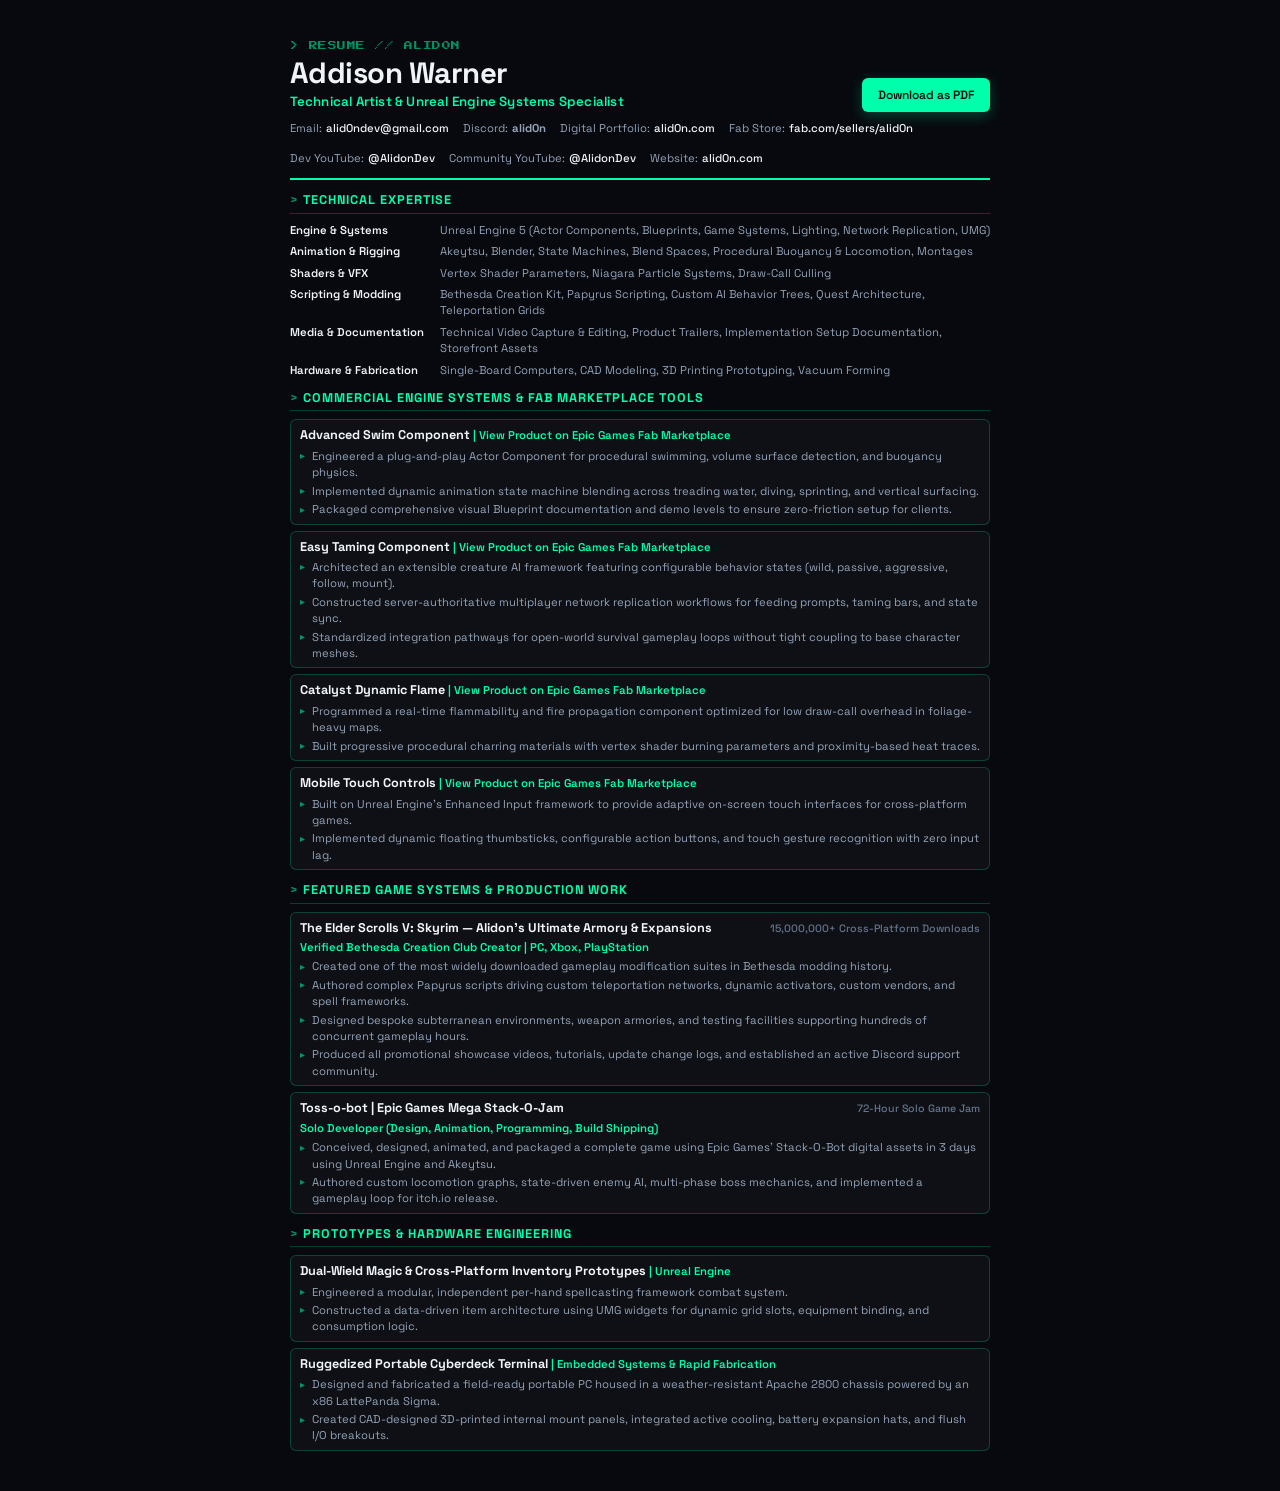
==== AlidonResume.html @ 94b1a157 "Add 'Download as PDF' button to resume Added a 'Download as PDF' button that triggers the browser's " ====
<!DOCTYPE html>
<html lang="en">
<head>
  <meta charset="UTF-8">
  <title>Addison Warner - Resume</title>
  <link rel="preconnect" href="https://fonts.googleapis.com">
  <link rel="preconnect" href="https://fonts.gstatic.com" crossorigin>
  <link href="https://fonts.googleapis.com/css2?family=Press+Start+2P&family=Space+Grotesk:wght@400;500;600;700&display=swap" rel="stylesheet">
  <style>
    @page {
      size: letter;
      margin: 0;
    }

    :root {
      --bg: #07090e;
      --card-bg: rgba(255, 255, 255, 0.03);
      --card-border: rgba(0, 255, 170, 0.22);
      --accent: #00ffaa;
      --accent-dim: rgba(0, 255, 170, 0.55);
      --text: #f0f4f8;
      --muted: #94a3b8;
      --muted-dim: #64748b;
    }

    /* Screen view stays dark/green to match the site; printing (or
       "print to PDF") switches to plain black-on-white so it doesn't burn
       through ink and reads reliably for ATS/recruiter printouts. Since
       every color in this file is a var(), redefining them here is enough
       — nothing else needs to change. */
    @media print {
      :root {
        --bg: #ffffff;
        --card-bg: #ffffff;
        --card-border: #cbd5e1;
        --accent: #0f172a;
        --accent-dim: #475569;
        --text: #0f172a;
        --muted: #334155;
        --muted-dim: #64748b;
      }
    }

    * {
      box-sizing: border-box;
      margin: 0;
      padding: 0;
      -webkit-print-color-adjust: exact;
      print-color-adjust: exact;
    }

    body {
      font-family: 'Space Grotesk', -apple-system, BlinkMacSystemFont, 'Segoe UI', Roboto, sans-serif;
      background-color: var(--bg);
      color: var(--text);
      line-height: 1.45;
      font-size: 9pt;
    }

    .resume-sheet {
      width: 8.5in;
      min-height: 11in;
      padding: 0.42in 0.6in;
      margin: auto;
      display: flex;
      flex-direction: column;
      gap: 11px;
      background: var(--bg);
    }

    /* HEADER */
    header {
      border-bottom: 2px solid var(--accent);
      padding-bottom: 12px;
    }

    .header-main {
      display: flex;
      justify-content: space-between;
      align-items: flex-end;
    }

    /* FIX (requested): "Download as PDF" button. Since the file already
       has a fully working @media print palette (black-on-white), the
       simplest and most reliable way to produce that PDF — with zero
       external libraries or server needed — is to trigger the browser's
       native print dialog, where choosing "Save as PDF" as the
       destination writes exactly that already-tested black/white
       version to disk. .no-print hides the button itself from the
       printed/exported output. */
    .download-btn {
      font-family: 'Space Grotesk', sans-serif;
      font-weight: 600;
      font-size: 9pt;
      padding: 9px 16px;
      border-radius: 6px;
      background: var(--accent);
      color: #05100c;
      border: none;
      cursor: pointer;
      box-shadow: 0 4px 14px rgba(0, 255, 170, 0.25);
      transition: filter 0.15s ease, transform 0.15s ease;
      white-space: nowrap;
    }

    .download-btn:hover {
      filter: brightness(1.12);
      transform: translateY(-1px);
    }

    .download-btn:active {
      transform: translateY(0);
    }

    @media print {
      .no-print {
        display: none !important;
      }
    }

    .pixel-tag {
      font-family: 'Press Start 2P', monospace;
      font-size: 6.5pt;
      color: var(--accent-dim);
      letter-spacing: 0.5px;
      margin-bottom: 6px;
      display: block;
    }

    h1 {
      font-size: 22pt;
      font-weight: 700;
      color: var(--text);
      letter-spacing: -0.5px;
      line-height: 1;
    }

    .subtitle {
      font-size: 10pt;
      font-weight: 600;
      color: var(--accent);
      margin-top: 4px;
      letter-spacing: 0.2px;
    }

    .contact-row {
      display: flex;
      flex-wrap: wrap;
      gap: 14px;
      margin-top: 8px;
      font-size: 8.5pt;
      color: var(--muted);
    }

    .contact-item {
      display: inline-flex;
      align-items: center;
      gap: 4px;
    }

    .contact-item a {
      color: var(--text);
      text-decoration: none;
      font-weight: 500;
    }

    .contact-item a:hover {
      color: var(--accent);
      text-decoration: underline;
    }

    /* SECTIONS */
    .section-title {
      font-size: 9.5pt;
      font-weight: 700;
      text-transform: uppercase;
      letter-spacing: 1px;
      color: var(--accent);
      border-bottom: 1px solid var(--card-border);
      padding-bottom: 3px;
      margin-bottom: 8px;
    }

    .section-title::before {
      content: '> ';
      color: var(--accent-dim);
    }

    /* SKILLS GRID */
    .skills-container {
      display: grid;
      grid-template-columns: 140px 1fr;
      row-gap: 5px;
      column-gap: 10px;
      font-size: 8.5pt;
    }

    .skill-cat {
      font-weight: 600;
      color: var(--text);
    }

    .skill-list {
      color: var(--muted);
    }

    /* EXPERIENCE & PROJECTS */
    .entry {
      background: var(--card-bg);
      border: 1px solid var(--card-border);
      border-radius: 6px;
      padding: 6px 9px;
      margin-bottom: 6px;
    }

    .entry:last-child {
      margin-bottom: 0;
    }

    .entry-header {
      display: flex;
      justify-content: space-between;
      align-items: baseline;
      margin-bottom: 2px;
      gap: 10px;
    }

    .entry-title {
      font-size: 9.5pt;
      font-weight: 700;
      color: var(--text);
    }

    .entry-sub {
      font-size: 8.5pt;
      font-weight: 600;
      color: var(--accent);
    }

    .entry-sub a {
      color: inherit;
      text-decoration: none;
    }

    .entry-sub a:hover {
      text-decoration: underline;
    }

    .entry-date {
      font-size: 8pt;
      font-weight: 500;
      color: var(--muted-dim);
      text-align: right;
      white-space: nowrap;
    }

    ul.bullet-list {
      list-style-type: none;
      margin-left: 0;
      margin-top: 3px;
      display: flex;
      flex-direction: column;
      gap: 2px;
    }

    ul.bullet-list li {
      font-size: 8.5pt;
      color: var(--muted);
      padding-left: 12px;
      position: relative;
    }

    ul.bullet-list li::before {
      content: '\25B8';
      position: absolute;
      left: 0;
      color: var(--accent-dim);
      font-size: 7.5pt;
      top: 1.5px;
    }

    ul.bullet-list li strong {
      color: var(--text);
      font-weight: 600;
    }

    .tag-row {
      display: flex;
      flex-wrap: wrap;
      gap: 4px;
      margin-top: 3px;
    }

    .badge-tag {
      background: rgba(0, 255, 170, 0.06);
      color: var(--accent);
      font-size: 7.5pt;
      font-weight: 600;
      padding: 1px 6px;
      border-radius: 3px;
      border: 1px solid var(--card-border);
    }
  </style>
</head>
<body>

<div class="resume-sheet">

  <!-- HEADER -->
  <header>
    <div class="header-main">
      <div>
        <span class="pixel-tag">&gt; RESUME // ALID0N</span>
        <h1>Addison Warner</h1>
        <div class="subtitle">Technical Artist &amp; Unreal Engine Systems Specialist</div>
      </div>
      <button class="download-btn no-print" onclick="window.print()">Download as PDF</button>
    </div>
    <div class="contact-row">
      <span class="contact-item">Email: <a href="mailto:alid0ndev@gmail.com">alid0ndev@gmail.com</a></span>
      <span class="contact-item">Discord: <strong>alid0n</strong></span>
      <span class="contact-item">Digital Portfolio: <a href="https://alid0n.com" target="_blank">alid0n.com</a></span>
      <span class="contact-item">Fab Store: <a href="https://www.fab.com/sellers/alid0n" target="_blank">fab.com/sellers/alid0n</a></span>
      <span class="contact-item">Dev YouTube: <a href="https://www.youtube.com/@AlidonDev" target="_blank">@AlidonDev</a></span>
	  <span class="contact-item">Community YouTube: <a href="https://www.youtube.com/@Alidon" target="_blank">@AlidonDev</a></span>
	  <span class="contact-item">Website: <a href="https://www.alid0n.com" target="_blank">alid0n.com</a></span>
    </div>
  </header>

  <!-- SKILLS SUMMARY -->
  <section>
    <div class="section-title">Technical Expertise</div>
    <div class="skills-container">
      <div class="skill-cat">Engine &amp; Systems</div>
      <div class="skill-list">Unreal Engine 5 (Actor Components, Blueprints, Game Systems, Lighting, Network Replication, UMG)</div>

      <div class="skill-cat">Animation &amp; Rigging</div>
      <div class="skill-list">Akeytsu, Blender, State Machines, Blend Spaces, Procedural Buoyancy &amp; Locomotion, Montages</div>

      <div class="skill-cat">Shaders &amp; VFX</div>
      <div class="skill-list">Vertex Shader Parameters, Niagara Particle Systems, Draw-Call Culling</div>

      <div class="skill-cat">Scripting &amp; Modding</div>
      <div class="skill-list">Bethesda Creation Kit, Papyrus Scripting, Custom AI Behavior Trees, Quest Architecture, Teleportation Grids</div>

      <div class="skill-cat">Media &amp; Documentation</div>
      <div class="skill-list">Technical Video Capture &amp; Editing, Product Trailers, Implementation Setup Documentation, Storefront Assets</div>

      <div class="skill-cat">Hardware &amp; Fabrication</div>
      <div class="skill-list">Single-Board Computers, CAD Modeling, 3D Printing Prototyping, Vacuum Forming</div>
    </div>
  </section>

  <!-- COMMERCIAL ENGINE ASSETS & PRODUCTS -->
  <section>
    <div class="section-title">Commercial Engine Systems &amp; Fab Marketplace Tools</div>

    <div class="entry">
      <div class="entry-header">
        <div>
          <span class="entry-title">Advanced Swim Component</span>
          <span class="entry-sub"> | <a href="https://www.fab.com/listings/28777803-b752-467a-b140-44690a51fdca" target="_blank">View Product on Epic Games Fab Marketplace</a></span>
        </div>
      </div>
      <ul class="bullet-list">
        <li>Engineered a plug-and-play Actor Component for procedural swimming, volume surface detection, and buoyancy physics.</li>
        <li>Implemented dynamic animation state machine blending across treading water, diving, sprinting, and vertical surfacing.</li>
        <li>Packaged comprehensive visual Blueprint documentation and demo levels to ensure zero-friction setup for clients.</li>
      </ul>
    </div>

    <div class="entry">
      <div class="entry-header">
        <div>
          <span class="entry-title">Easy Taming Component</span>
          <span class="entry-sub"> | <a href="https://www.fab.com/listings/76087e56-d804-48ad-922a-1b6df7c97aff" target="_blank">View Product on Epic Games Fab Marketplace</a></span>
        </div>
      </div>
      <ul class="bullet-list">
        <li>Architected an extensible creature AI framework featuring configurable behavior states (wild, passive, aggressive, follow, mount).</li>
        <li>Constructed server-authoritative multiplayer network replication workflows for feeding prompts, taming bars, and state sync.</li>
        <li>Standardized integration pathways for open-world survival gameplay loops without tight coupling to base character meshes.</li>
      </ul>
    </div>

    <div class="entry">
      <div class="entry-header">
        <div>
          <span class="entry-title">Catalyst Dynamic Flame</span>
          <span class="entry-sub"> | <a href="https://www.fab.com/listings/469a4c13-da77-427e-ab07-ac6e2dfe2fc7" target="_blank">View Product on Epic Games Fab Marketplace</a></span>
        </div>
      </div>
      <ul class="bullet-list">
        <li>Programmed a real-time flammability and fire propagation component optimized for low draw-call overhead in foliage-heavy maps.</li>
        <li>Built progressive procedural charring materials with vertex shader burning parameters and proximity-based heat traces.</li>
      </ul>
    </div>

    <div class="entry">
      <div class="entry-header">
        <div>
          <span class="entry-title">Mobile Touch Controls</span>
          <span class="entry-sub"> | <a href="https://www.fab.com/listings/b4a3899a-da75-4e4c-9a2d-b4be644023f3" target="_blank">View Product on Epic Games Fab Marketplace</a></span>
        </div>
      </div>
      <ul class="bullet-list">
        <li>Built on Unreal Engine's Enhanced Input framework to provide adaptive on-screen touch interfaces for cross-platform games.</li>
        <li>Implemented dynamic floating thumbsticks, configurable action buttons, and touch gesture recognition with zero input lag.</li>
      </ul>
    </div>
  </section>

  <!-- FEATURED WORK & MODDING SCALE -->
  <section>
    <div class="section-title">Featured Game Systems &amp; Production Work</div>

    <div class="entry">
      <div class="entry-header">
        <div>
          <span class="entry-title">The Elder Scrolls V: Skyrim — Alidon's Ultimate Armory &amp; Expansions</span>
        </div>
        <span class="entry-date">15,000,000+ Cross-Platform Downloads</span>
      </div>
      <div class="entry-sub">Verified Bethesda Creation Club Creator | PC, Xbox, PlayStation</div>
      <ul class="bullet-list">
        <li>Created one of the most widely downloaded gameplay modification suites in Bethesda modding history.</li>
        <li>Authored complex Papyrus scripts driving custom teleportation networks, dynamic activators, custom vendors, and spell frameworks.</li>
        <li>Designed bespoke subterranean environments, weapon armories, and testing facilities supporting hundreds of concurrent gameplay hours.</li>
        <li>Produced all promotional showcase videos, tutorials, update change logs, and established an active Discord support community.</li>
      </ul>
    </div>

    <div class="entry">
      <div class="entry-header">
        <div>
          <span class="entry-title">Toss-o-bot | Epic Games Mega Stack-O-Jam</span>
        </div>
        <span class="entry-date">72-Hour Solo Game Jam</span>
      </div>
      <div class="entry-sub">Solo Developer (Design, Animation, Programming, Build Shipping)</div>
      <ul class="bullet-list">
        <li>Conceived, designed, animated, and packaged a complete game using Epic Games' Stack-O-Bot digital assets in 3 days using Unreal Engine and Akeytsu.</li>
        <li>Authored custom locomotion graphs, state-driven enemy AI, multi-phase boss mechanics, and implemented a gameplay loop for itch.io release.</li>
      </ul>
    </div>
  </section>

  <!-- PROTOTYPING & HARDWARE PROJECTS -->
  <section>
    <div class="section-title">Prototypes &amp; Hardware Engineering</div>

    <div class="entry">
      <div class="entry-header">
        <div>
          <span class="entry-title">Dual-Wield Magic &amp; Cross-Platform Inventory Prototypes</span>
          <span class="entry-sub"> | Unreal Engine</span>
        </div>
      </div>
      <ul class="bullet-list">
        <li>Engineered a modular, independent per-hand spellcasting framework combat system.</li>
        <li>Constructed a data-driven item architecture using UMG widgets for dynamic grid slots, equipment binding, and consumption logic.</li>
      </ul>
    </div>

    <div class="entry">
      <div class="entry-header">
        <div>
          <span class="entry-title">Ruggedized Portable Cyberdeck Terminal</span>
          <span class="entry-sub"> | Embedded Systems &amp; Rapid Fabrication</span>
        </div>
      </div>
      <ul class="bullet-list">
        <li>Designed and fabricated a field-ready portable PC housed in a weather-resistant Apache 2800 chassis powered by an x86 LattePanda Sigma.</li>
        <li>Created CAD-designed 3D-printed internal mount panels, integrated active cooling, battery expansion hats, and flush I/O breakouts.</li>
      </ul>
    </div>
  </section>

</div>

</body>
</html>
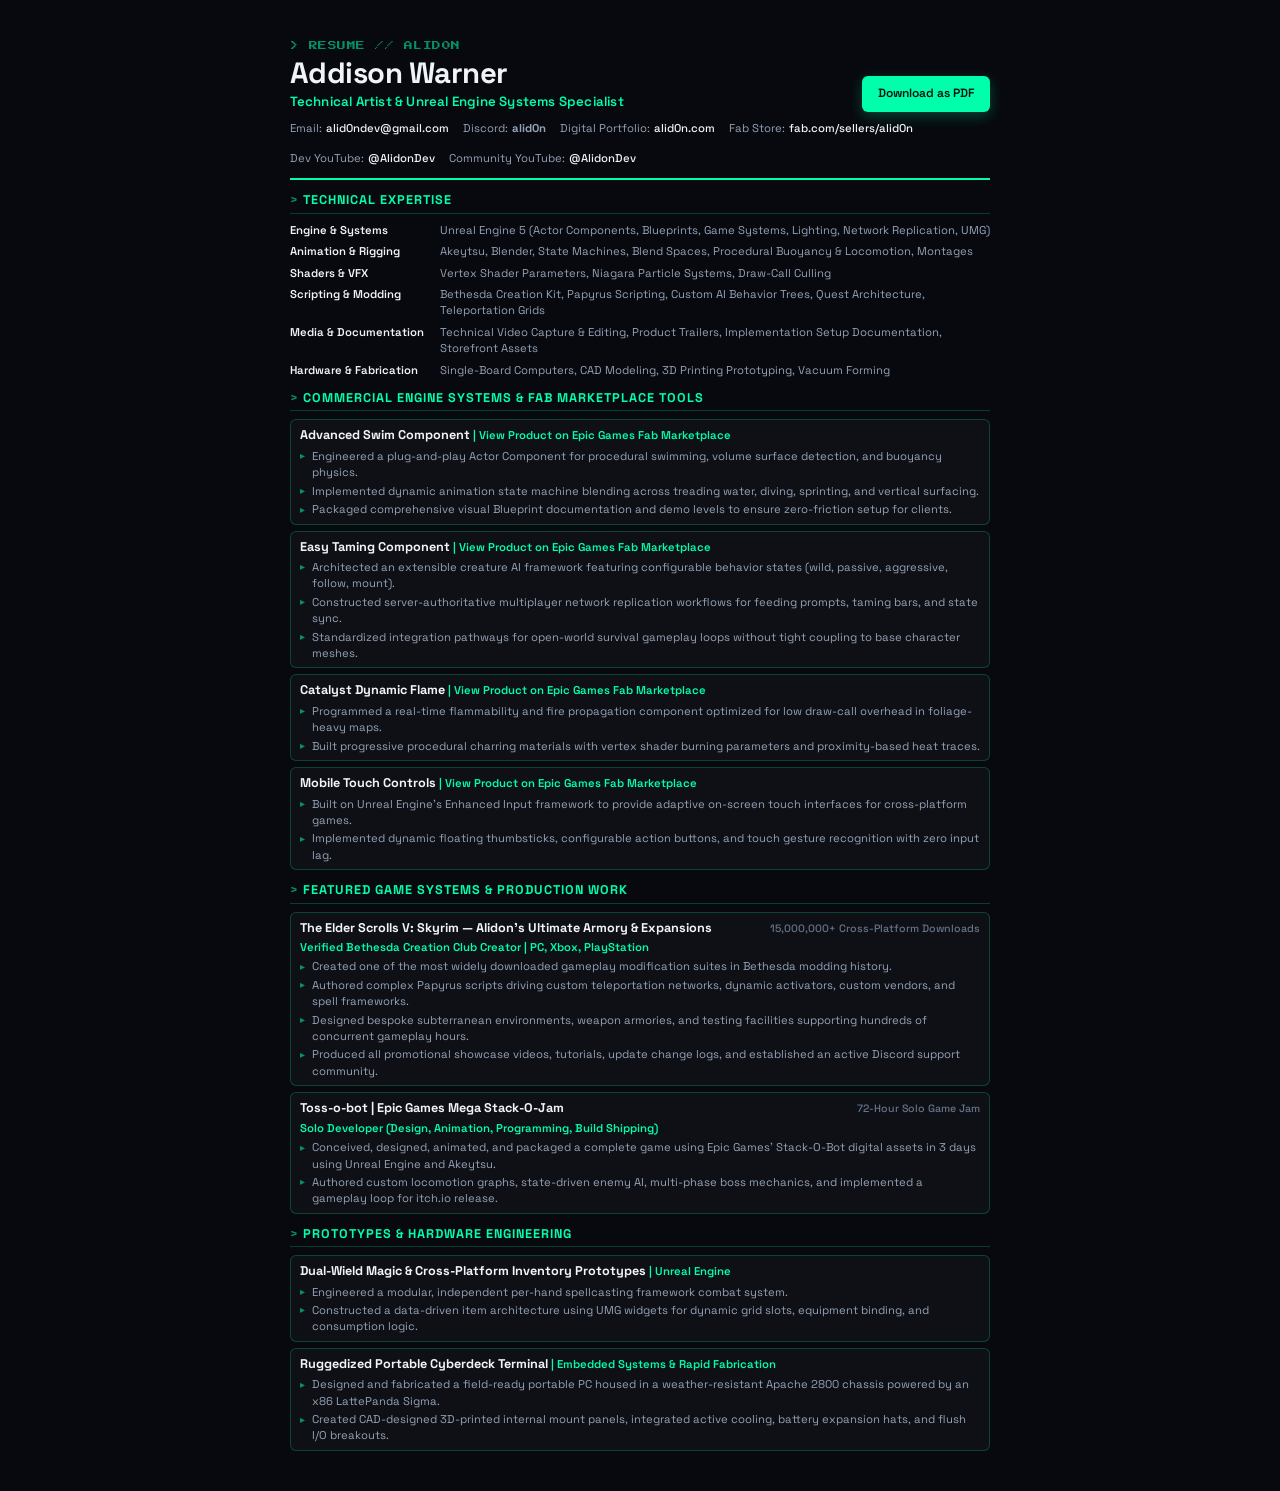
==== commit 43b349bf: "Add download link for resume PDF Updated the resume HTML file to include a download link for the PDF" ====
--- a/AlidonResume.html
+++ b/AlidonResume.html
@@ -25,9 +25,7 @@
 
     /* Screen view stays dark/green to match the site; printing (or
        "print to PDF") switches to plain black-on-white so it doesn't burn
-       through ink and reads reliably for ATS/recruiter printouts. Since
-       every color in this file is a var(), redefining them here is enough
-       — nothing else needs to change. */
+       through ink */
     @media print {
       :root {
         --bg: #ffffff;
@@ -80,14 +78,6 @@
       align-items: flex-end;
     }
 
-    /* FIX (requested): "Download as PDF" button. Since the file already
-       has a fully working @media print palette (black-on-white), the
-       simplest and most reliable way to produce that PDF — with zero
-       external libraries or server needed — is to trigger the browser's
-       native print dialog, where choosing "Save as PDF" as the
-       destination writes exactly that already-tested black/white
-       version to disk. .no-print hides the button itself from the
-       printed/exported output. */
     .download-btn {
       font-family: 'Space Grotesk', sans-serif;
       font-weight: 600;
@@ -101,6 +91,8 @@
       box-shadow: 0 4px 14px rgba(0, 255, 170, 0.25);
       transition: filter 0.15s ease, transform 0.15s ease;
       white-space: nowrap;
+      display: inline-block;
+      text-decoration: none;
     }
 
     .download-btn:hover {
@@ -314,7 +306,7 @@
         <h1>Addison Warner</h1>
         <div class="subtitle">Technical Artist &amp; Unreal Engine Systems Specialist</div>
       </div>
-      <button class="download-btn no-print" onclick="window.print()">Download as PDF</button>
+      <a class="download-btn no-print" href="resume.pdf" download="AddisonWarnerResume.pdf">Download as PDF</a>
     </div>
     <div class="contact-row">
       <span class="contact-item">Email: <a href="mailto:alid0ndev@gmail.com">alid0ndev@gmail.com</a></span>
@@ -323,7 +315,6 @@
       <span class="contact-item">Fab Store: <a href="https://www.fab.com/sellers/alid0n" target="_blank">fab.com/sellers/alid0n</a></span>
       <span class="contact-item">Dev YouTube: <a href="https://www.youtube.com/@AlidonDev" target="_blank">@AlidonDev</a></span>
 	  <span class="contact-item">Community YouTube: <a href="https://www.youtube.com/@Alidon" target="_blank">@AlidonDev</a></span>
-	  <span class="contact-item">Website: <a href="https://www.alid0n.com" target="_blank">alid0n.com</a></span>
     </div>
   </header>
 
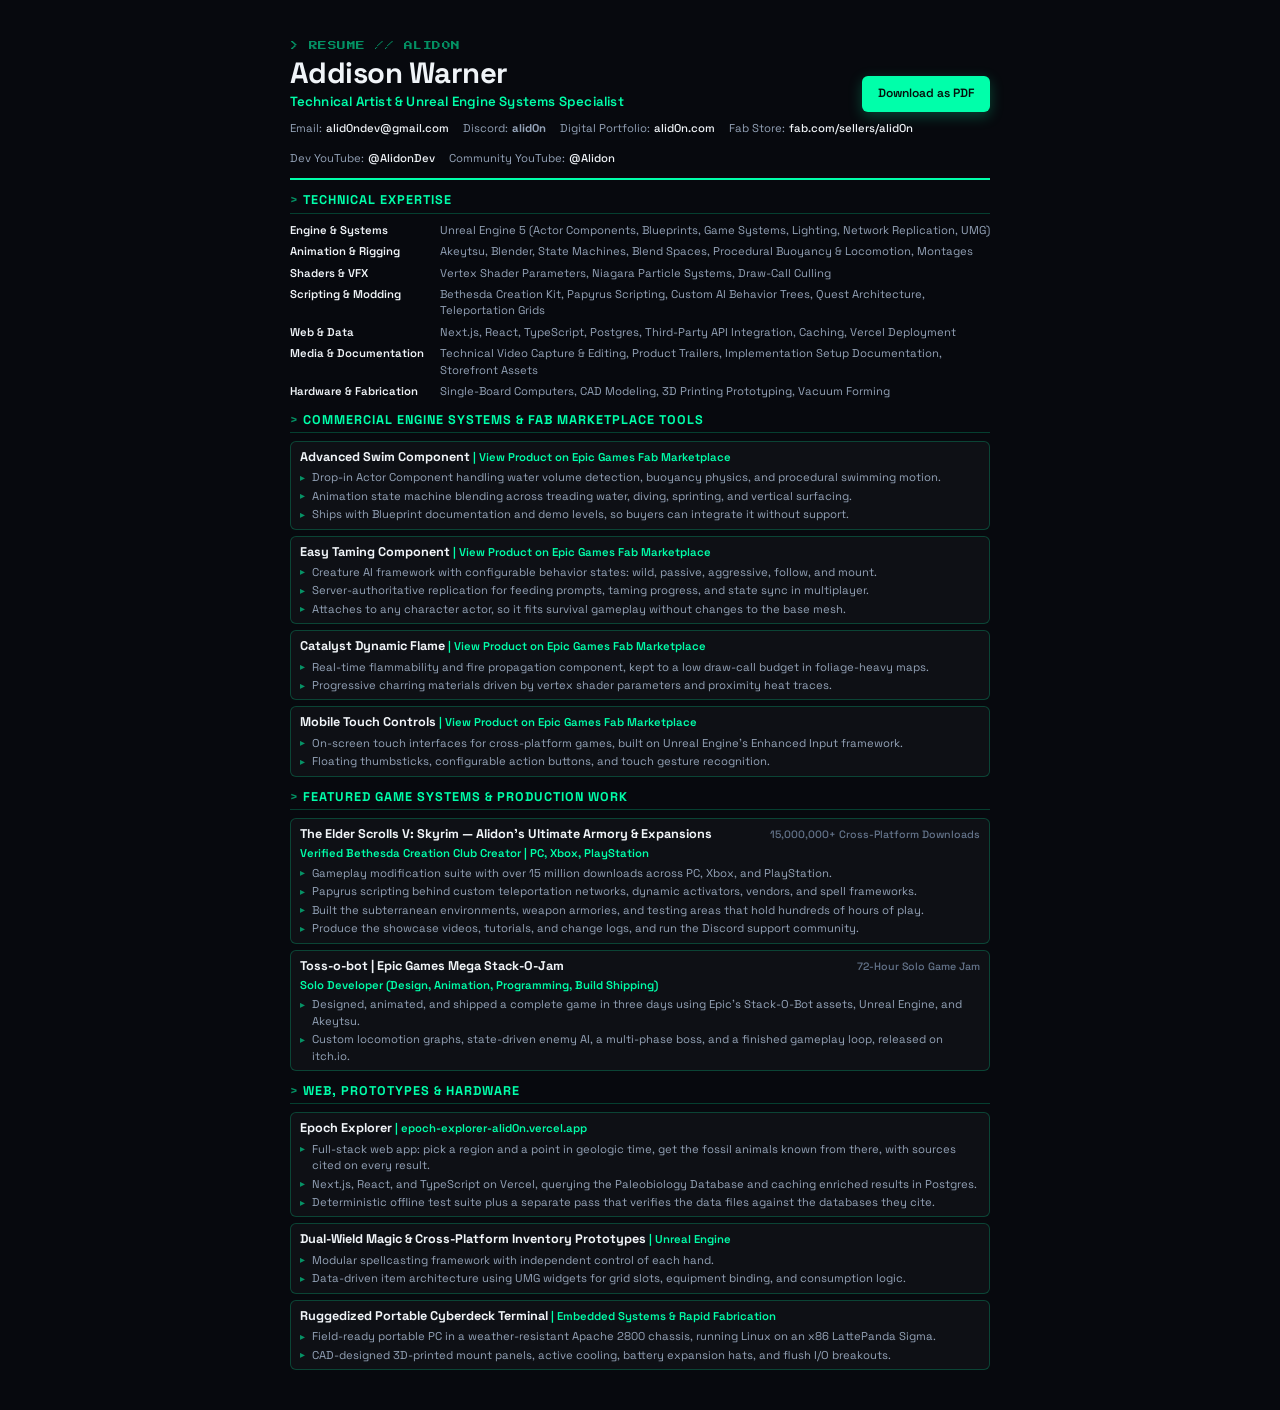
==== commit 7105331e: "Say what the work was, not how impressive it sounded The resume was reaching for the biggest availab" ====
--- a/AlidonResume.html
+++ b/AlidonResume.html
@@ -36,6 +36,28 @@
         --text: #0f172a;
         --muted: #334155;
         --muted-dim: #64748b;
+      }
+
+      /* The content runs past a single sheet, so control where it breaks:
+         never split an entry across pages, and never leave a section
+         heading stranded at the foot of one. */
+      .resume-sheet {
+        min-height: 0;
+      }
+
+      .entry {
+        break-inside: avoid;
+        page-break-inside: avoid;
+      }
+
+      .section-title {
+        break-after: avoid;
+        page-break-after: avoid;
+      }
+
+      .bullet-list li {
+        break-inside: avoid;
+        page-break-inside: avoid;
       }
     }
 
@@ -306,7 +328,7 @@
         <h1>Addison Warner</h1>
         <div class="subtitle">Technical Artist &amp; Unreal Engine Systems Specialist</div>
       </div>
-      <a class="download-btn no-print" href="resume.pdf" download="AddisonWarnerResume.pdf">Download as PDF</a>
+      <a class="download-btn no-print" href="AddisonWarnerResume.pdf" download="AddisonWarnerResume.pdf">Download as PDF</a>
     </div>
     <div class="contact-row">
       <span class="contact-item">Email: <a href="mailto:alid0ndev@gmail.com">alid0ndev@gmail.com</a></span>
@@ -314,7 +336,7 @@
       <span class="contact-item">Digital Portfolio: <a href="https://alid0n.com" target="_blank">alid0n.com</a></span>
       <span class="contact-item">Fab Store: <a href="https://www.fab.com/sellers/alid0n" target="_blank">fab.com/sellers/alid0n</a></span>
       <span class="contact-item">Dev YouTube: <a href="https://www.youtube.com/@AlidonDev" target="_blank">@AlidonDev</a></span>
-	  <span class="contact-item">Community YouTube: <a href="https://www.youtube.com/@Alidon" target="_blank">@AlidonDev</a></span>
+      <span class="contact-item">Community YouTube: <a href="https://www.youtube.com/@Alidon" target="_blank">@Alidon</a></span>
     </div>
   </header>
 
@@ -334,6 +356,9 @@
       <div class="skill-cat">Scripting &amp; Modding</div>
       <div class="skill-list">Bethesda Creation Kit, Papyrus Scripting, Custom AI Behavior Trees, Quest Architecture, Teleportation Grids</div>
 
+      <div class="skill-cat">Web &amp; Data</div>
+      <div class="skill-list">Next.js, React, TypeScript, Postgres, Third-Party API Integration, Caching, Vercel Deployment</div>
+
       <div class="skill-cat">Media &amp; Documentation</div>
       <div class="skill-list">Technical Video Capture &amp; Editing, Product Trailers, Implementation Setup Documentation, Storefront Assets</div>
 
@@ -354,9 +379,9 @@
         </div>
       </div>
       <ul class="bullet-list">
-        <li>Engineered a plug-and-play Actor Component for procedural swimming, volume surface detection, and buoyancy physics.</li>
-        <li>Implemented dynamic animation state machine blending across treading water, diving, sprinting, and vertical surfacing.</li>
-        <li>Packaged comprehensive visual Blueprint documentation and demo levels to ensure zero-friction setup for clients.</li>
+        <li>Drop-in Actor Component handling water volume detection, buoyancy physics, and procedural swimming motion.</li>
+        <li>Animation state machine blending across treading water, diving, sprinting, and vertical surfacing.</li>
+        <li>Ships with Blueprint documentation and demo levels, so buyers can integrate it without support.</li>
       </ul>
     </div>
 
@@ -368,9 +393,9 @@
         </div>
       </div>
       <ul class="bullet-list">
-        <li>Architected an extensible creature AI framework featuring configurable behavior states (wild, passive, aggressive, follow, mount).</li>
-        <li>Constructed server-authoritative multiplayer network replication workflows for feeding prompts, taming bars, and state sync.</li>
-        <li>Standardized integration pathways for open-world survival gameplay loops without tight coupling to base character meshes.</li>
+        <li>Creature AI framework with configurable behavior states: wild, passive, aggressive, follow, and mount.</li>
+        <li>Server-authoritative replication for feeding prompts, taming progress, and state sync in multiplayer.</li>
+        <li>Attaches to any character actor, so it fits survival gameplay without changes to the base mesh.</li>
       </ul>
     </div>
 
@@ -382,8 +407,8 @@
         </div>
       </div>
       <ul class="bullet-list">
-        <li>Programmed a real-time flammability and fire propagation component optimized for low draw-call overhead in foliage-heavy maps.</li>
-        <li>Built progressive procedural charring materials with vertex shader burning parameters and proximity-based heat traces.</li>
+        <li>Real-time flammability and fire propagation component, kept to a low draw-call budget in foliage-heavy maps.</li>
+        <li>Progressive charring materials driven by vertex shader parameters and proximity heat traces.</li>
       </ul>
     </div>
 
@@ -395,8 +420,8 @@
         </div>
       </div>
       <ul class="bullet-list">
-        <li>Built on Unreal Engine's Enhanced Input framework to provide adaptive on-screen touch interfaces for cross-platform games.</li>
-        <li>Implemented dynamic floating thumbsticks, configurable action buttons, and touch gesture recognition with zero input lag.</li>
+        <li>On-screen touch interfaces for cross-platform games, built on Unreal Engine's Enhanced Input framework.</li>
+        <li>Floating thumbsticks, configurable action buttons, and touch gesture recognition.</li>
       </ul>
     </div>
   </section>
@@ -414,10 +439,10 @@
       </div>
       <div class="entry-sub">Verified Bethesda Creation Club Creator | PC, Xbox, PlayStation</div>
       <ul class="bullet-list">
-        <li>Created one of the most widely downloaded gameplay modification suites in Bethesda modding history.</li>
-        <li>Authored complex Papyrus scripts driving custom teleportation networks, dynamic activators, custom vendors, and spell frameworks.</li>
-        <li>Designed bespoke subterranean environments, weapon armories, and testing facilities supporting hundreds of concurrent gameplay hours.</li>
-        <li>Produced all promotional showcase videos, tutorials, update change logs, and established an active Discord support community.</li>
+        <li>Gameplay modification suite with over 15 million downloads across PC, Xbox, and PlayStation.</li>
+        <li>Papyrus scripting behind custom teleportation networks, dynamic activators, vendors, and spell frameworks.</li>
+        <li>Built the subterranean environments, weapon armories, and testing areas that hold hundreds of hours of play.</li>
+        <li>Produce the showcase videos, tutorials, and change logs, and run the Discord support community.</li>
       </ul>
     </div>
 
@@ -430,15 +455,29 @@
       </div>
       <div class="entry-sub">Solo Developer (Design, Animation, Programming, Build Shipping)</div>
       <ul class="bullet-list">
-        <li>Conceived, designed, animated, and packaged a complete game using Epic Games' Stack-O-Bot digital assets in 3 days using Unreal Engine and Akeytsu.</li>
-        <li>Authored custom locomotion graphs, state-driven enemy AI, multi-phase boss mechanics, and implemented a gameplay loop for itch.io release.</li>
+        <li>Designed, animated, and shipped a complete game in three days using Epic's Stack-O-Bot assets, Unreal Engine, and Akeytsu.</li>
+        <li>Custom locomotion graphs, state-driven enemy AI, a multi-phase boss, and a finished gameplay loop, released on itch.io.</li>
       </ul>
     </div>
   </section>
 
-  <!-- PROTOTYPING & HARDWARE PROJECTS -->
+  <!-- WEB, PROTOTYPING & HARDWARE PROJECTS -->
   <section>
-    <div class="section-title">Prototypes &amp; Hardware Engineering</div>
+    <div class="section-title">Web, Prototypes &amp; Hardware</div>
+
+    <div class="entry">
+      <div class="entry-header">
+        <div>
+          <span class="entry-title">Epoch Explorer</span>
+          <span class="entry-sub"> | <a href="https://epoch-explorer-alid0n.vercel.app" target="_blank">epoch-explorer-alid0n.vercel.app</a></span>
+        </div>
+      </div>
+      <ul class="bullet-list">
+        <li>Full-stack web app: pick a region and a point in geologic time, get the fossil animals known from there, with sources cited on every result.</li>
+        <li>Next.js, React, and TypeScript on Vercel, querying the Paleobiology Database and caching enriched results in Postgres.</li>
+        <li>Deterministic offline test suite plus a separate pass that verifies the data files against the databases they cite.</li>
+      </ul>
+    </div>
 
     <div class="entry">
       <div class="entry-header">
@@ -448,8 +487,8 @@
         </div>
       </div>
       <ul class="bullet-list">
-        <li>Engineered a modular, independent per-hand spellcasting framework combat system.</li>
-        <li>Constructed a data-driven item architecture using UMG widgets for dynamic grid slots, equipment binding, and consumption logic.</li>
+        <li>Modular spellcasting framework with independent control of each hand.</li>
+        <li>Data-driven item architecture using UMG widgets for grid slots, equipment binding, and consumption logic.</li>
       </ul>
     </div>
 
@@ -461,8 +500,8 @@
         </div>
       </div>
       <ul class="bullet-list">
-        <li>Designed and fabricated a field-ready portable PC housed in a weather-resistant Apache 2800 chassis powered by an x86 LattePanda Sigma.</li>
-        <li>Created CAD-designed 3D-printed internal mount panels, integrated active cooling, battery expansion hats, and flush I/O breakouts.</li>
+        <li>Field-ready portable PC in a weather-resistant Apache 2800 chassis, running Linux on an x86 LattePanda Sigma.</li>
+        <li>CAD-designed 3D-printed mount panels, active cooling, battery expansion hats, and flush I/O breakouts.</li>
       </ul>
     </div>
   </section>
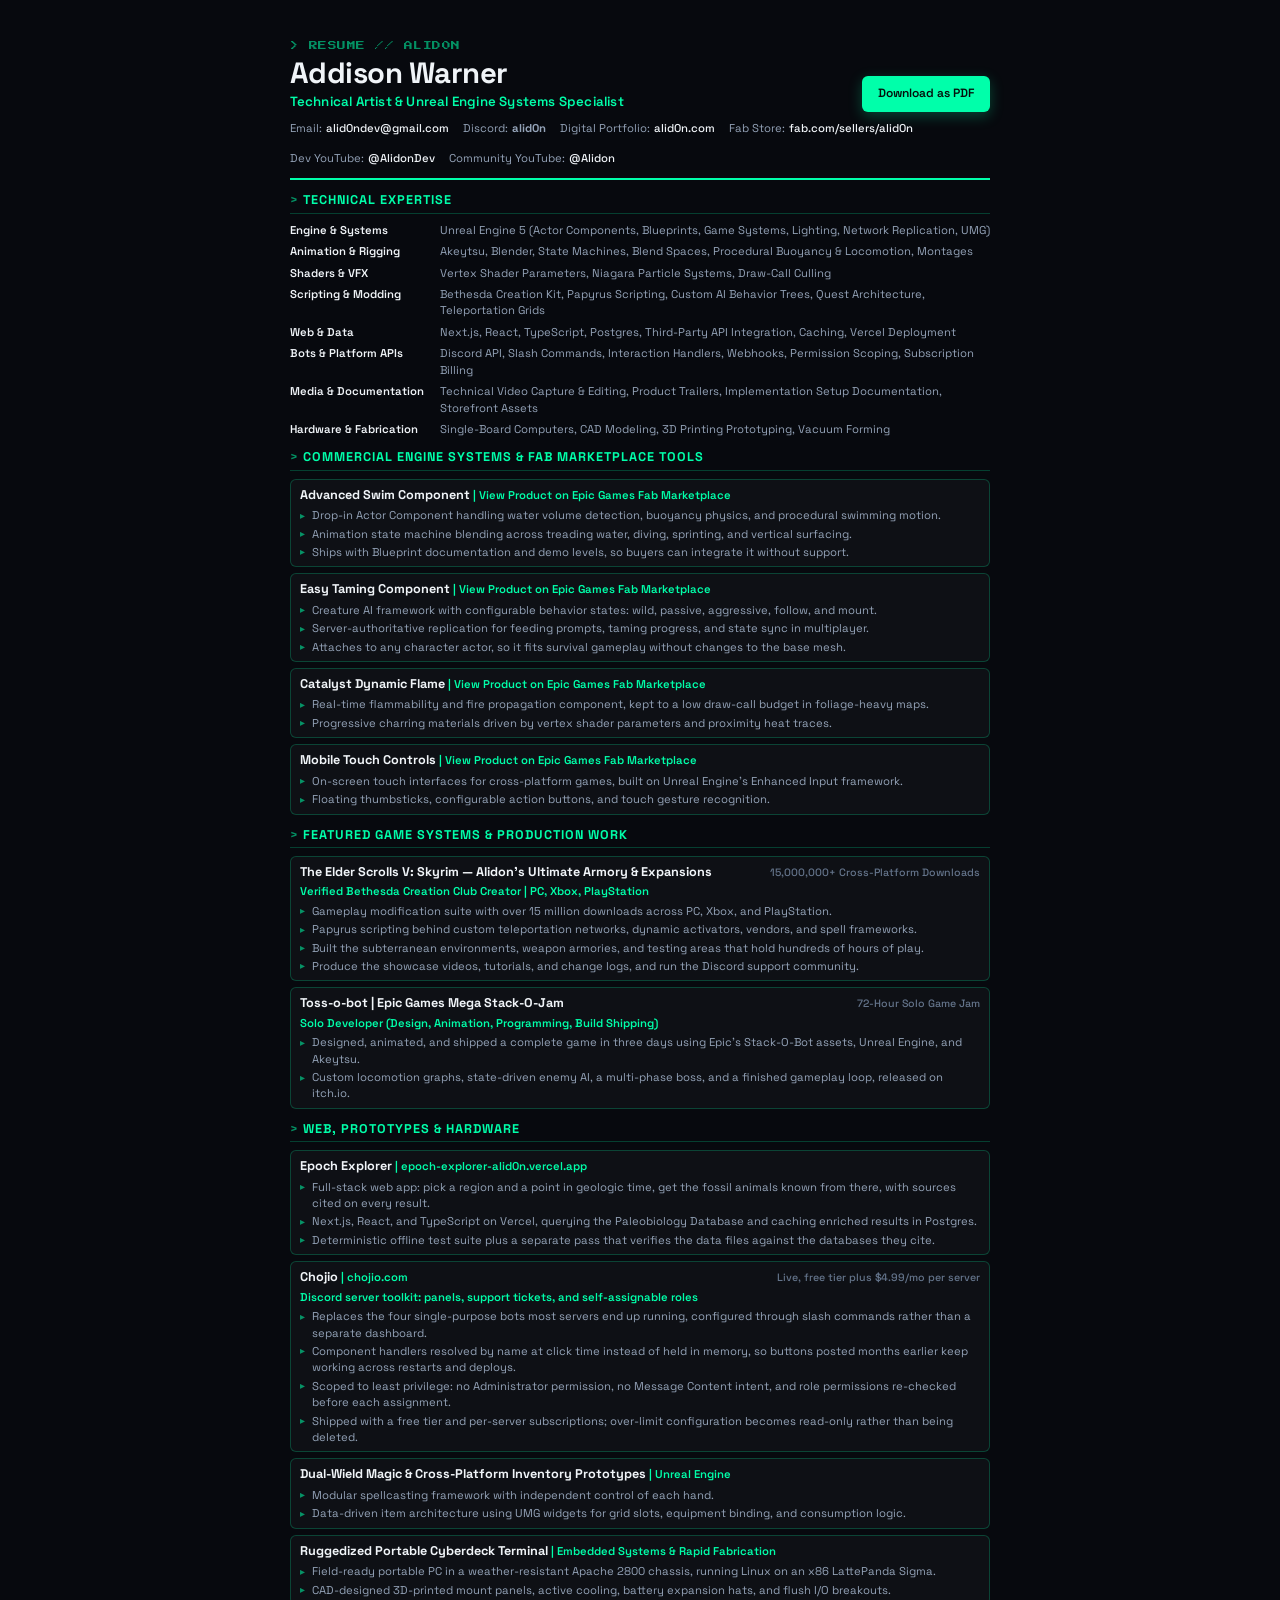
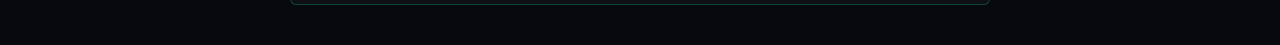
==== commit 05640472: "Put Epoch Explorer ahead of Chojio, and carry both onto the resume Card order in Other Projects is y" ====
--- a/AlidonResume.html
+++ b/AlidonResume.html
@@ -359,6 +359,9 @@
       <div class="skill-cat">Web &amp; Data</div>
       <div class="skill-list">Next.js, React, TypeScript, Postgres, Third-Party API Integration, Caching, Vercel Deployment</div>
 
+      <div class="skill-cat">Bots &amp; Platform APIs</div>
+      <div class="skill-list">Discord API, Slash Commands, Interaction Handlers, Webhooks, Permission Scoping, Subscription Billing</div>
+
       <div class="skill-cat">Media &amp; Documentation</div>
       <div class="skill-list">Technical Video Capture &amp; Editing, Product Trailers, Implementation Setup Documentation, Storefront Assets</div>
 
@@ -482,6 +485,23 @@
     <div class="entry">
       <div class="entry-header">
         <div>
+          <span class="entry-title">Chojio</span>
+          <span class="entry-sub"> | <a href="https://chojio.com" target="_blank">chojio.com</a></span>
+        </div>
+        <span class="entry-date">Live, free tier plus $4.99/mo per server</span>
+      </div>
+      <div class="entry-sub">Discord server toolkit: panels, support tickets, and self-assignable roles</div>
+      <ul class="bullet-list">
+        <li>Replaces the four single-purpose bots most servers end up running, configured through slash commands rather than a separate dashboard.</li>
+        <li>Component handlers resolved by name at click time instead of held in memory, so buttons posted months earlier keep working across restarts and deploys.</li>
+        <li>Scoped to least privilege: no Administrator permission, no Message Content intent, and role permissions re-checked before each assignment.</li>
+        <li>Shipped with a free tier and per-server subscriptions; over-limit configuration becomes read-only rather than being deleted.</li>
+      </ul>
+    </div>
+
+    <div class="entry">
+      <div class="entry-header">
+        <div>
           <span class="entry-title">Dual-Wield Magic &amp; Cross-Platform Inventory Prototypes</span>
           <span class="entry-sub"> | Unreal Engine</span>
         </div>
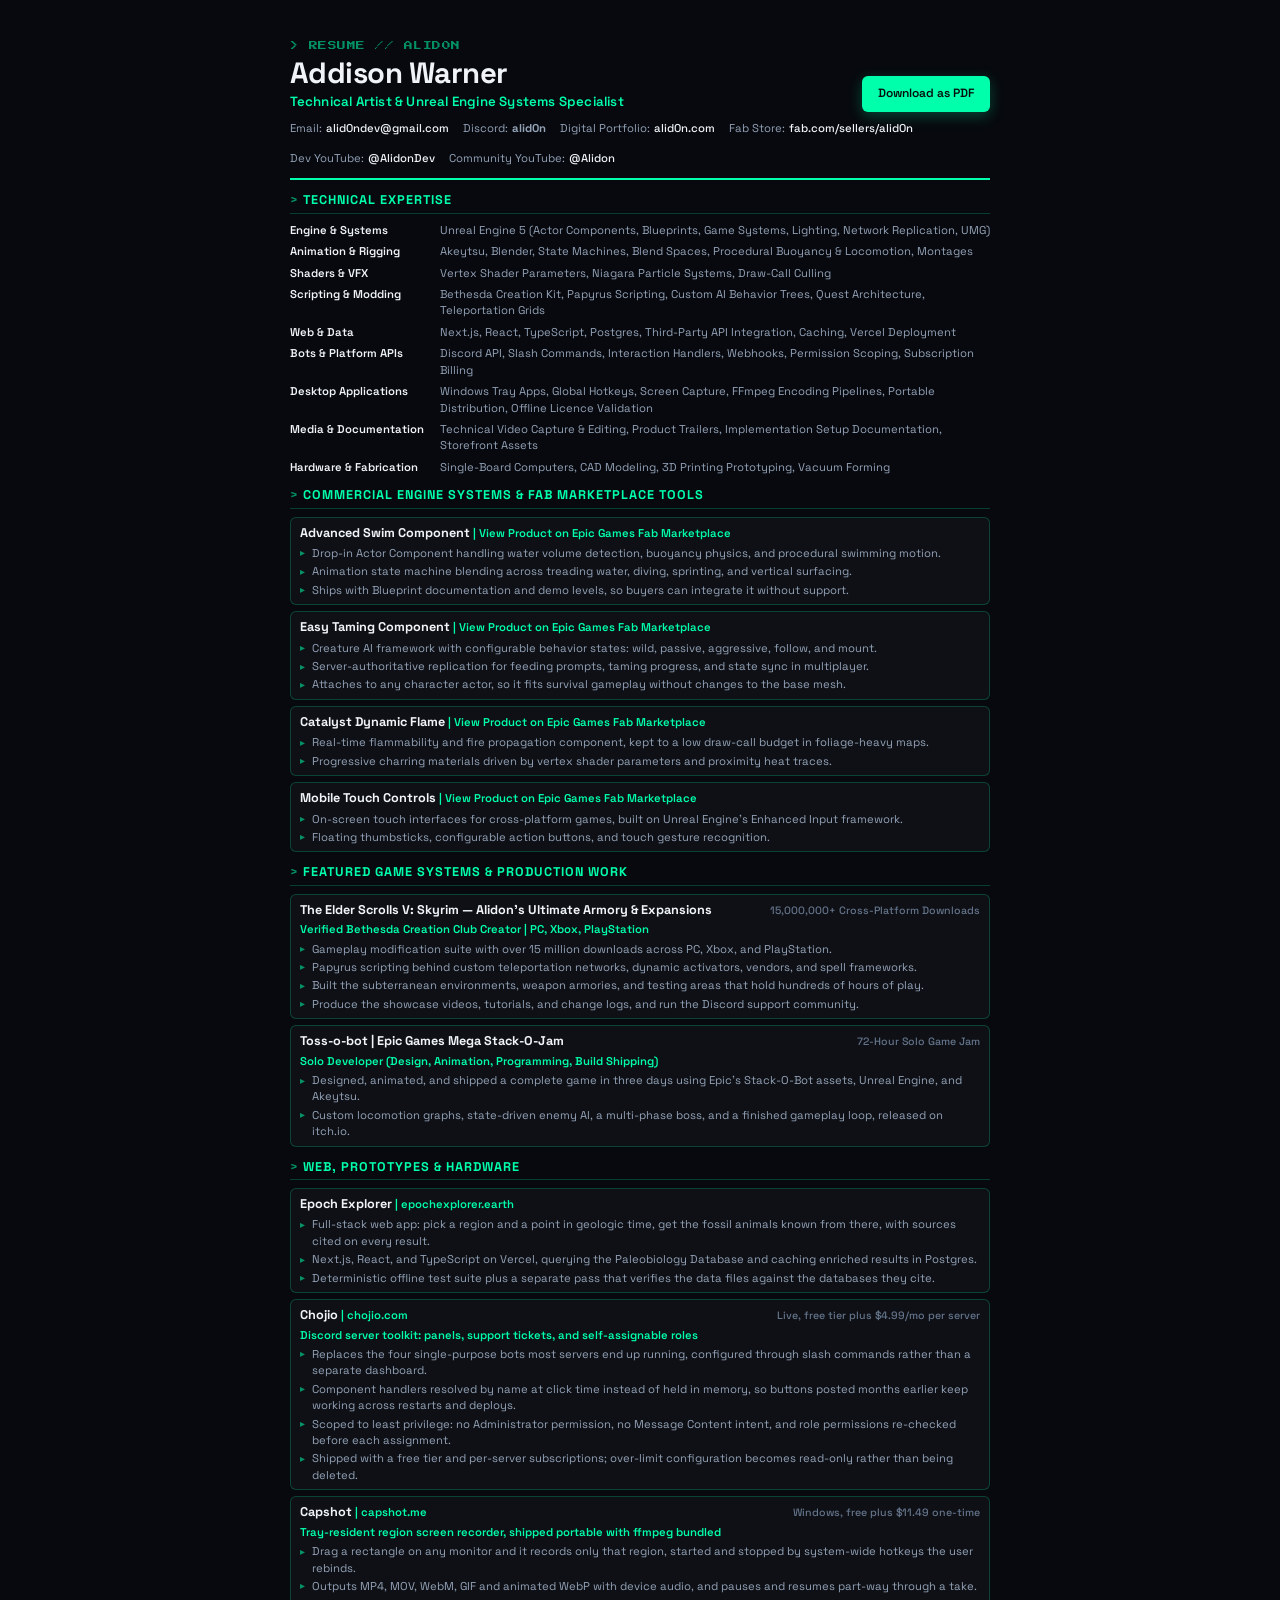
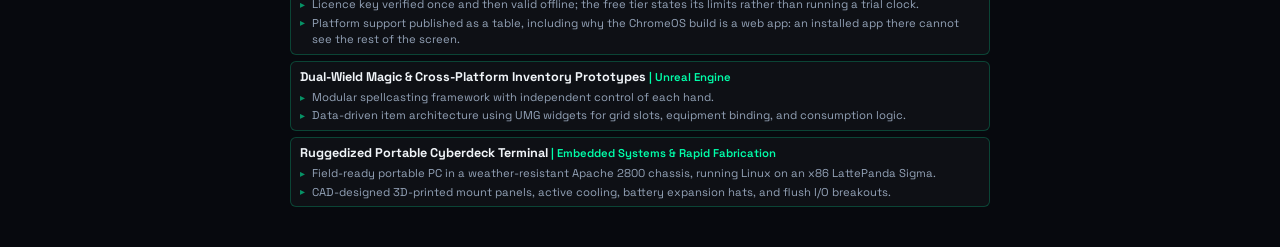
==== commit d5025e0a: "Point Epoch Explorer at its own domain, and put Capshot on the resume The card and the resume were b" ====
--- a/AlidonResume.html
+++ b/AlidonResume.html
@@ -362,6 +362,9 @@
       <div class="skill-cat">Bots &amp; Platform APIs</div>
       <div class="skill-list">Discord API, Slash Commands, Interaction Handlers, Webhooks, Permission Scoping, Subscription Billing</div>
 
+      <div class="skill-cat">Desktop Applications</div>
+      <div class="skill-list">Windows Tray Apps, Global Hotkeys, Screen Capture, FFmpeg Encoding Pipelines, Portable Distribution, Offline Licence Validation</div>
+
       <div class="skill-cat">Media &amp; Documentation</div>
       <div class="skill-list">Technical Video Capture &amp; Editing, Product Trailers, Implementation Setup Documentation, Storefront Assets</div>
 
@@ -472,7 +475,7 @@
       <div class="entry-header">
         <div>
           <span class="entry-title">Epoch Explorer</span>
-          <span class="entry-sub"> | <a href="https://epoch-explorer-alid0n.vercel.app" target="_blank">epoch-explorer-alid0n.vercel.app</a></span>
+          <span class="entry-sub"> | <a href="https://epochexplorer.earth" target="_blank">epochexplorer.earth</a></span>
         </div>
       </div>
       <ul class="bullet-list">
@@ -502,6 +505,23 @@
     <div class="entry">
       <div class="entry-header">
         <div>
+          <span class="entry-title">Capshot</span>
+          <span class="entry-sub"> | <a href="https://capshot.me" target="_blank">capshot.me</a></span>
+        </div>
+        <span class="entry-date">Windows, free plus $11.49 one-time</span>
+      </div>
+      <div class="entry-sub">Tray-resident region screen recorder, shipped portable with ffmpeg bundled</div>
+      <ul class="bullet-list">
+        <li>Drag a rectangle on any monitor and it records only that region, started and stopped by system-wide hotkeys the user rebinds.</li>
+        <li>Outputs MP4, MOV, WebM, GIF and animated WebP with device audio, and pauses and resumes part-way through a take.</li>
+        <li>Licence key verified once and then valid offline; the free tier states its limits rather than running a trial clock.</li>
+        <li>Platform support published as a table, including why the ChromeOS build is a web app: an installed app there cannot see the rest of the screen.</li>
+      </ul>
+    </div>
+
+    <div class="entry">
+      <div class="entry-header">
+        <div>
           <span class="entry-title">Dual-Wield Magic &amp; Cross-Platform Inventory Prototypes</span>
           <span class="entry-sub"> | Unreal Engine</span>
         </div>
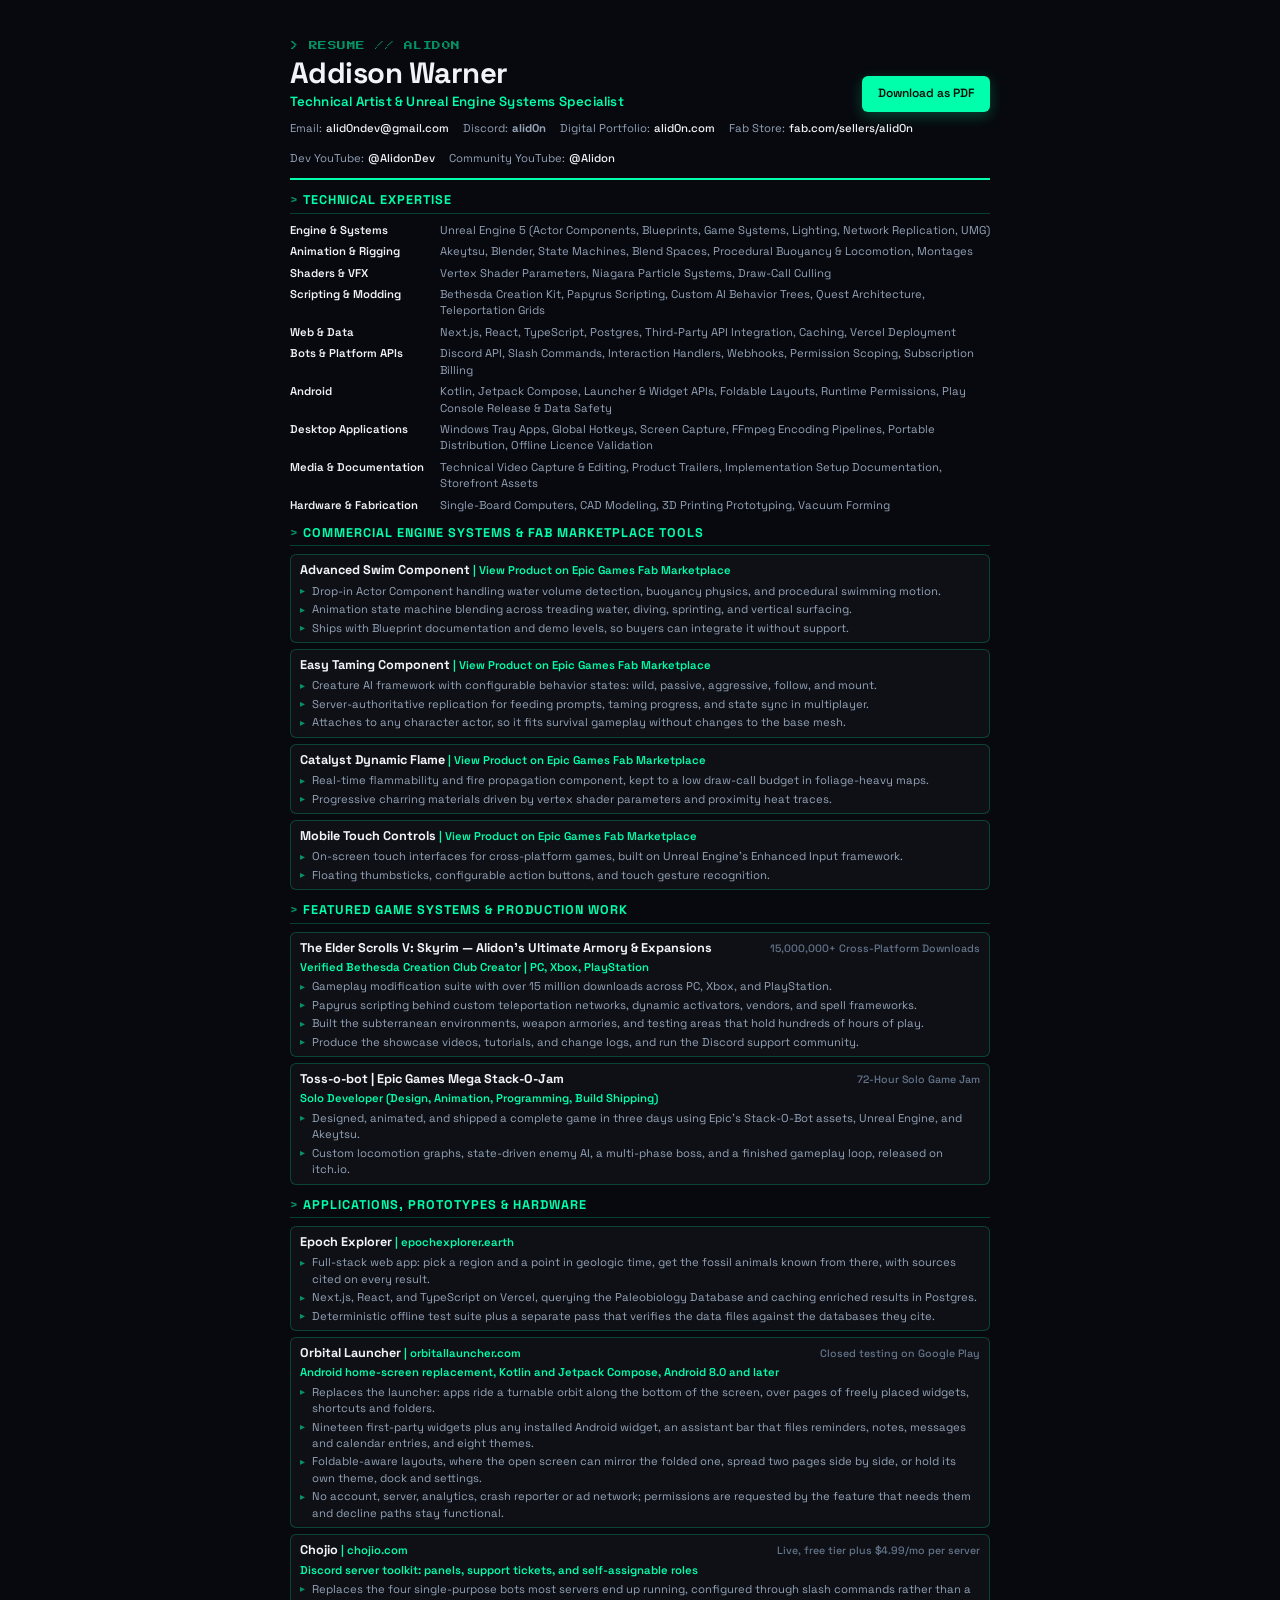
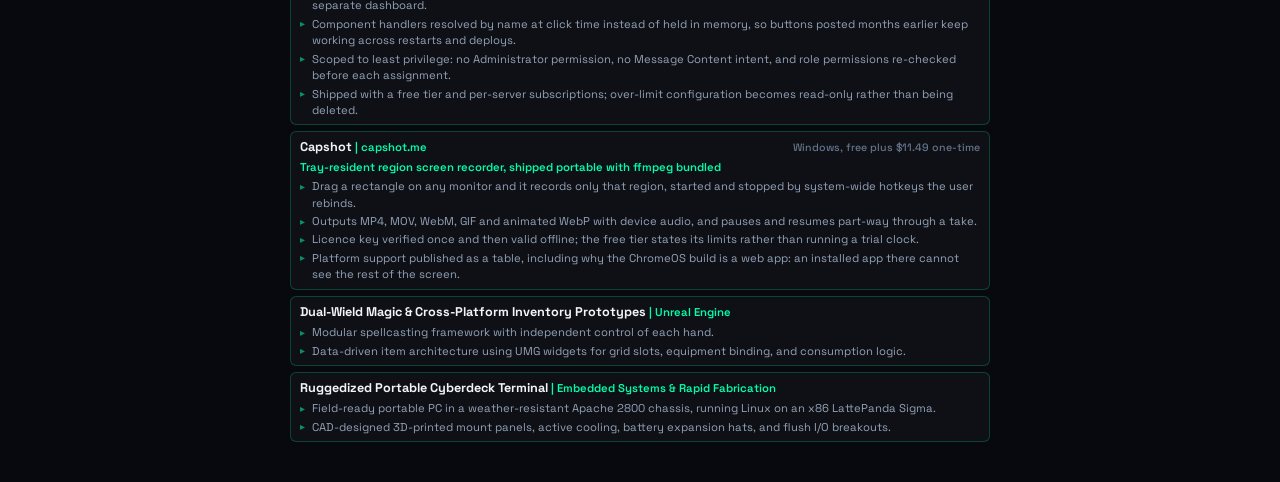
==== commit 0942a0b0: "Add Orbital Launcher to the portfolio and the resume Sits second in Other Projects, behind Epoch Exp" ====
--- a/AlidonResume.html
+++ b/AlidonResume.html
@@ -314,6 +314,36 @@
       border-radius: 3px;
       border: 1px solid var(--card-border);
     }
+
+    /* Paper-only tightening, and it has to live here rather than in the
+       @media print block above, which is declared before the base rules and
+       so loses to them on equal specificity. Nothing is removed: the leading
+       and the gaps close up so a twelfth entry does not cost a third sheet.
+       The on-screen resume keeps its original spacing. */
+    @media print {
+      body {
+        line-height: 1.34;
+      }
+
+      .resume-sheet {
+        gap: 7px;
+        padding: 0.34in 0.6in;
+      }
+
+      .entry {
+        padding: 4px 9px;
+        margin-bottom: 4px;
+      }
+
+      ul.bullet-list {
+        margin-top: 2px;
+        gap: 1px;
+      }
+
+      section {
+        margin: 0;
+      }
+    }
   </style>
 </head>
 <body>
@@ -362,6 +392,9 @@
       <div class="skill-cat">Bots &amp; Platform APIs</div>
       <div class="skill-list">Discord API, Slash Commands, Interaction Handlers, Webhooks, Permission Scoping, Subscription Billing</div>
 
+      <div class="skill-cat">Android</div>
+      <div class="skill-list">Kotlin, Jetpack Compose, Launcher &amp; Widget APIs, Foldable Layouts, Runtime Permissions, Play Console Release &amp; Data Safety</div>
+
       <div class="skill-cat">Desktop Applications</div>
       <div class="skill-list">Windows Tray Apps, Global Hotkeys, Screen Capture, FFmpeg Encoding Pipelines, Portable Distribution, Offline Licence Validation</div>
 
@@ -469,7 +502,7 @@
 
   <!-- WEB, PROTOTYPING & HARDWARE PROJECTS -->
   <section>
-    <div class="section-title">Web, Prototypes &amp; Hardware</div>
+    <div class="section-title">Applications, Prototypes &amp; Hardware</div>
 
     <div class="entry">
       <div class="entry-header">
@@ -482,6 +515,23 @@
         <li>Full-stack web app: pick a region and a point in geologic time, get the fossil animals known from there, with sources cited on every result.</li>
         <li>Next.js, React, and TypeScript on Vercel, querying the Paleobiology Database and caching enriched results in Postgres.</li>
         <li>Deterministic offline test suite plus a separate pass that verifies the data files against the databases they cite.</li>
+      </ul>
+    </div>
+
+    <div class="entry">
+      <div class="entry-header">
+        <div>
+          <span class="entry-title">Orbital Launcher</span>
+          <span class="entry-sub"> | <a href="https://orbitallauncher.com" target="_blank">orbitallauncher.com</a></span>
+        </div>
+        <span class="entry-date">Closed testing on Google Play</span>
+      </div>
+      <div class="entry-sub">Android home-screen replacement, Kotlin and Jetpack Compose, Android 8.0 and later</div>
+      <ul class="bullet-list">
+        <li>Replaces the launcher: apps ride a turnable orbit along the bottom of the screen, over pages of freely placed widgets, shortcuts and folders.</li>
+        <li>Nineteen first-party widgets plus any installed Android widget, an assistant bar that files reminders, notes, messages and calendar entries, and eight themes.</li>
+        <li>Foldable-aware layouts, where the open screen can mirror the folded one, spread two pages side by side, or hold its own theme, dock and settings.</li>
+        <li>No account, server, analytics, crash reporter or ad network; permissions are requested by the feature that needs them and decline paths stay functional.</li>
       </ul>
     </div>
 
